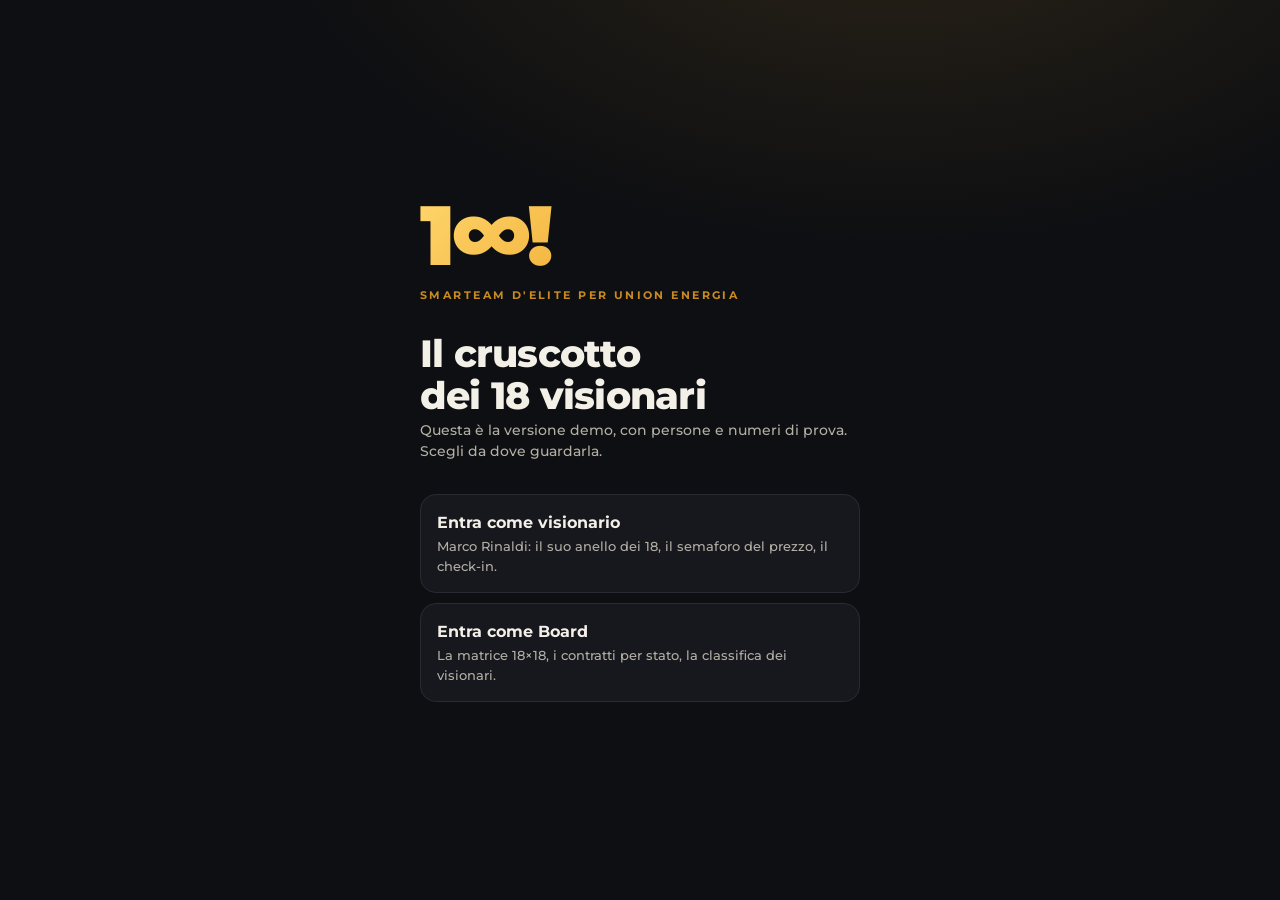
==== smarteam-staging/index.html @ 5bb1887a "Add files via upload" ====
<!doctype html>
<html lang="it">
<head>
<meta charset="utf-8">
<meta name="viewport" content="width=device-width, initial-scale=1, viewport-fit=cover">
<title>SmarTeam D'Elite</title>
<meta name="description" content="Il cruscotto dei 18 visionari del Metodo 1∞! per Union Energia.">
<meta name="theme-color" content="#0e0f12">
<link rel="manifest" href="./manifest.webmanifest">
<link rel="apple-touch-icon" href="./icona-192.png">
<link rel="preconnect" href="https://fonts.googleapis.com">
<link rel="preconnect" href="https://fonts.gstatic.com" crossorigin>
<link rel="stylesheet" href="https://fonts.googleapis.com/css2?family=Montserrat:wght@500;600;700;800;900&display=swap">
<link rel="stylesheet" href="./app.css">
</head>
<body>
<div id="app"></div>
<script type="module" src="./app.js"></script>
</body>
</html>
---- smarteam-staging/app.css ----
:root{color-scheme:dark;--nero: #0e0f12;--superficie: #17181d;--superficie-2: #1f2026;--linea: #2a2b32;--linea-oro: rgba(242, 179, 61, .26);--oro: #f2b33d;--oro-chiaro: #ffd56b;--oro-scuro: #c98a22;--oro-grad: linear-gradient(135deg, #ffd56b 0%, #f2b33d 45%, #d68f25 100%);--union-blu: #2f72c0;--union-blu-testo: #6fa3e3;--union-rosso: #ee4b2b;--verde: #3fbf85;--testo: #f3f0e8;--testo-2: #b4afa5;--testo-3: #7c786f;--font: "Montserrat", "Helvetica Neue", Arial, sans-serif;--r-card: 16px;--r-ctrl: 10px;--gutter: max(16px, env(safe-area-inset-left, 0px));--gutter-r: max(16px, env(safe-area-inset-right, 0px))}*{box-sizing:border-box}html,body{margin:0;min-height:100%}body{background:var(--nero);background-image:radial-gradient(900px 520px at 70% -120px,rgba(242,179,61,.13),transparent 70%);background-attachment:fixed;color:var(--testo);font:500 15px/1.5 var(--font);-webkit-font-smoothing:antialiased}body:before{content:"";position:fixed;inset:0 0 auto;height:env(safe-area-inset-top,0px);z-index:30;background:var(--nero)}button,input,select,textarea{font:inherit;color:inherit}a{color:var(--oro)}:focus-visible{outline:2px solid var(--oro-chiaro);outline-offset:2px;border-radius:6px}.num{font-variant-numeric:tabular-nums}.sr{position:absolute;width:1px;height:1px;overflow:hidden;clip:rect(0 0 0 0);white-space:nowrap}.app{display:grid;grid-template-columns:1fr;min-height:100vh}.main{padding:0 var(--gutter-r) calc(96px + env(safe-area-inset-bottom,0px)) var(--gutter);max-width:1180px;width:100%;margin:0 auto;min-width:0}.topbar{position:sticky;top:env(safe-area-inset-top,0px);z-index:20;display:flex;align-items:center;justify-content:space-between;gap:12px;padding-block:12px;background:linear-gradient(var(--nero) 70%,transparent)}.marchio{display:flex;align-items:center;gap:10px;text-decoration:none;color:var(--testo)}.marchio-logo{font-weight:900;font-size:22px;letter-spacing:-.02em;background:var(--oro-grad);-webkit-background-clip:text;background-clip:text;color:transparent;line-height:1}.marchio-nome{font-weight:700;font-size:13px;letter-spacing:.06em;color:var(--testo-2)}.avatar{width:36px;height:36px;border-radius:50%;display:grid;place-items:center;font-weight:800;font-size:13px;color:var(--nero);background:var(--oro-grad);border:0;cursor:pointer;text-decoration:none}.nav{position:fixed;left:0;right:0;bottom:0;z-index:25;display:flex;justify-content:space-around;padding:8px var(--gutter-r) calc(8px + env(safe-area-inset-bottom,0px)) var(--gutter);background:#0e0f12f0;-webkit-backdrop-filter:blur(10px);backdrop-filter:blur(10px);border-top:1px solid var(--linea)}.nav a{flex:1;display:flex;flex-direction:column;align-items:center;gap:3px;padding:6px 4px;color:var(--testo-3);text-decoration:none;font-size:11px;font-weight:600;border-radius:10px}.nav a[aria-current=page]{color:var(--oro)}.nav svg{width:22px;height:22px}@media(min-width:960px){.app{grid-template-columns:220px 1fr}.nav{position:sticky;top:0;height:100vh;flex-direction:column;justify-content:flex-start;gap:4px;padding:88px 14px 24px;border-top:0;border-right:1px solid var(--linea);background:transparent;-webkit-backdrop-filter:none;backdrop-filter:none}.nav a{flex:0;flex-direction:row;gap:12px;padding:10px 12px;font-size:14px}.nav a[aria-current=page]{background:var(--superficie)}.main{padding-bottom:48px;padding-left:32px;padding-right:32px}.topbar-marchio-desk{position:fixed;top:22px;left:26px}}.banner-demo{margin:4px 0 12px;padding:8px 12px;border:1px dashed var(--linea-oro);border-radius:var(--r-ctrl);color:var(--testo-2);font-size:13px;display:flex;gap:10px;align-items:center;justify-content:space-between;flex-wrap:wrap}h1,h2,h3{margin:0;text-wrap:balance}.titolo{font-size:clamp(26px,6vw,38px);font-weight:800;letter-spacing:-.02em;line-height:1.1}.titolo-oro{background:var(--oro-grad);-webkit-background-clip:text;background-clip:text;color:transparent}.sottotitolo{color:var(--testo-2);font-size:14px;margin-top:4px}.sezione{margin-top:28px;display:grid;gap:12px}.sezione-testa{display:flex;align-items:baseline;justify-content:space-between;gap:12px;flex-wrap:wrap}.sezione h2{font-size:17px;font-weight:800}.occhiello{font-size:11px;font-weight:700;letter-spacing:.22em;text-transform:uppercase;color:var(--oro-scuro)}.muto{color:var(--testo-3);font-size:13px}.card{background:var(--superficie);border:1px solid var(--linea);border-radius:var(--r-card);padding:16px;min-width:0}.card-oro{border-color:var(--linea-oro);background:linear-gradient(160deg,rgba(242,179,61,.08),transparent 55%),var(--superficie)}.btn{display:inline-flex;align-items:center;justify-content:center;gap:8px;min-height:44px;padding:0 18px;border-radius:999px;border:1px solid var(--linea);background:var(--superficie-2);color:var(--testo);font-weight:700;font-size:14px;cursor:pointer;text-decoration:none;white-space:nowrap}.btn:hover{border-color:var(--linea-oro)}.btn-oro{background:var(--oro-grad);color:#17130a;border:0}.btn-oro:hover{filter:brightness(1.06)}.btn-piccolo{min-height:34px;padding:0 12px;font-size:13px}.btn-pericolo{color:#ff8a73;border-color:#ee4b2b66;background:transparent}.btn-testo{background:transparent;border:0;color:var(--oro);padding:0 6px;min-height:34px}.btn[disabled]{opacity:.5;cursor:not-allowed}.riga-btn{display:flex;gap:8px;flex-wrap:wrap}.campo{display:grid;gap:6px}.campo label{font-size:12px;font-weight:700;color:var(--testo-2)}.input,.select,.textarea{width:100%;min-height:44px;padding:10px 12px;border-radius:var(--r-ctrl);border:1px solid var(--linea);background:var(--nero);color:var(--testo)}.textarea{min-height:84px;resize:vertical}.input:focus,.select:focus,.textarea:focus{outline:none;border-color:var(--oro);box-shadow:0 0 0 3px #f2b33d2e}.griglia-campi{display:grid;gap:12px;grid-template-columns:repeat(auto-fit,minmax(200px,1fr))}.segmenti{display:inline-flex;padding:3px;gap:3px;border-radius:999px;background:var(--nero);border:1px solid var(--linea);flex-wrap:wrap}.segmenti button{border:0;background:transparent;color:var(--testo-2);padding:7px 14px;border-radius:999px;font-weight:700;font-size:13px;cursor:pointer}.segmenti button[aria-pressed=true]{background:var(--superficie-2);color:var(--oro);box-shadow:inset 0 0 0 1px var(--linea-oro)}.chip{display:inline-flex;align-items:center;gap:6px;padding:4px 10px;border-radius:999px;font-size:12px;font-weight:700;background:var(--superficie-2);color:var(--testo-2);border:1px solid var(--linea)}.sem{display:inline-flex;gap:4px}.sem-cella{width:26px;height:26px;border-radius:7px;display:grid;place-items:center;border:1.5px solid}.sem-cella svg{width:14px;height:14px}.sem-ok{background:#3fbf8529;border-color:var(--verde);color:var(--verde)}.sem-parziale{background:#f2b33d1f;border-color:var(--oro);color:var(--oro)}.sem-no{background:transparent;border-color:#ee4b2ba6;color:var(--union-rosso);border-style:dashed}.stato{display:inline-flex;align-items:center;gap:6px;font-size:12px;font-weight:800;padding:3px 10px;border-radius:999px}.stato-blindato{color:#0e1a14;background:var(--verde)}.stato-in_corso{color:var(--oro);background:#f2b33d1f;box-shadow:inset 0 0 0 1px var(--linea-oro)}.stato-da_attivare{color:#ff8a73;background:#ee4b2b1f;box-shadow:inset 0 0 0 1px #ee4b2b66}.hero{display:grid;gap:20px;align-items:center;margin-top:8px}@media(min-width:760px){.hero{grid-template-columns:minmax(300px,420px) 1fr}}.anello{width:100%;max-width:420px;aspect-ratio:1;justify-self:center}.anello text{font-family:var(--font)}.nodo{cursor:pointer}.nodo:focus-visible{outline:none}.nodo:focus-visible circle.disco{stroke:var(--oro-chiaro);stroke-width:3}.nodo:hover circle.disco{filter:brightness(1.2)}.legenda{display:flex;flex-wrap:wrap;gap:8px}.legenda .chip i{width:10px;height:10px;border-radius:3px;display:inline-block}.conto-alla-rovescia{display:flex;align-items:baseline;gap:10px;flex-wrap:wrap}.conto-alla-rovescia strong{font-size:44px;font-weight:900;line-height:1;background:var(--oro-grad);-webkit-background-clip:text;background-clip:text;color:transparent}@media(prefers-reduced-motion:no-preference){.anello .nodi{animation:entra .9s cubic-bezier(.2,.7,.2,1) both;transform-origin:50% 50%}@keyframes entra{0%{opacity:0;transform:rotate(-40deg) scale(.92)}to{opacity:1;transform:none}}}.tiles{display:grid;gap:10px;grid-template-columns:repeat(2,minmax(0,1fr))}@media(min-width:760px){.tiles{grid-template-columns:repeat(4,minmax(0,1fr))}}.tile{padding:14px;border-radius:14px;background:var(--superficie);border:1px solid var(--linea);display:grid;gap:2px;min-width:0}.tile b{font-size:26px;font-weight:800;line-height:1.1}.tile b small{font-size:14px;color:var(--testo-3);font-weight:700}.tile span{font-size:12px;color:var(--testo-2);font-weight:600}.lista{display:grid;gap:8px}.riga{display:grid;grid-template-columns:34px minmax(0,1fr) auto;gap:12px;align-items:center;padding:12px 14px;border-radius:14px;background:var(--superficie);border:1px solid var(--linea);text-decoration:none;color:inherit;cursor:pointer}.riga:hover{border-color:var(--linea-oro)}.riga-slot{width:34px;height:34px;border-radius:50%;display:grid;place-items:center;font-weight:800;font-size:13px;color:var(--testo-2);background:var(--nero);border:1px solid var(--linea)}.riga-nome{font-weight:700;overflow:hidden;text-overflow:ellipsis;white-space:nowrap}.riga-meta{font-size:12px;color:var(--testo-3)}.riga-dx{display:flex;align-items:center;gap:10px}.riga-vuota{border-style:dashed;background:transparent;color:var(--testo-3)}.grappolo{font-size:12px;font-weight:700;color:var(--testo-2);min-width:40px;text-align:right}@media(max-width:520px){.riga{grid-template-columns:30px minmax(0,1fr)}.riga-dx{grid-column:2;justify-content:space-between}.riga-slot{width:30px;height:30px}}.avviso{display:grid;grid-template-columns:6px minmax(0,1fr);gap:12px;align-items:center;padding:12px 14px 12px 0;border-radius:12px;background:var(--superficie);border:1px solid var(--linea);text-decoration:none;color:inherit;overflow:hidden}.avviso:before{content:"";align-self:stretch}.avviso-critico:before{background:var(--union-rosso)}.avviso-attenzione:before{background:var(--oro)}.avviso-info:before{background:var(--union-blu)}.avviso b{display:block;font-size:14px}.avviso span{font-size:12px;color:var(--testo-2)}.avviso-chi{display:block;font-size:11px;font-weight:700;color:var(--oro-scuro);margin-bottom:2px}.indietro{display:inline-flex;align-items:center;gap:6px;color:var(--testo-2);text-decoration:none;font-weight:700;font-size:13px;padding:6px 0}.prezzo{display:grid;gap:10px}.voce{display:grid;grid-template-columns:40px minmax(0,1fr);gap:12px;align-items:start;padding:14px;border-radius:14px;background:var(--superficie);border:1px solid var(--linea)}.voce-ico{width:40px;height:40px;border-radius:12px;display:grid;place-items:center}.voce-ico svg{width:20px;height:20px}.voce h3{font-size:15px;font-weight:800}.voce-corpo{display:grid;gap:10px;min-width:0}.voce-testa{display:flex;justify-content:space-between;gap:10px;align-items:center;flex-wrap:wrap}.interruttore{position:relative;width:52px;height:30px;border-radius:999px;border:1px solid var(--linea);background:var(--nero);cursor:pointer;flex:none}.interruttore:after{content:"";position:absolute;top:3px;left:3px;width:22px;height:22px;border-radius:50%;background:var(--testo-3);transition:transform .16s,background .16s}.interruttore[aria-checked=true]{background:#3fbf8533;border-color:var(--verde)}.interruttore[aria-checked=true]:after{transform:translate(22px);background:var(--verde)}.percorso{display:flex;flex-wrap:wrap;gap:6px}.percorso button{border:1px solid var(--linea);background:var(--nero);color:var(--testo-2);border-radius:999px;padding:6px 12px;font-size:12px;font-weight:700;cursor:pointer}.percorso button[aria-pressed=true]{border-color:var(--union-blu);color:#fff;background:var(--union-blu)}.percorso button.uscito[aria-pressed=true]{border-color:var(--union-rosso);background:var(--union-rosso)}.striscia{display:grid;grid-template-columns:repeat(14,minmax(0,1fr));gap:3px}.striscia-giorno{display:grid;gap:3px;justify-items:center}.striscia-giorno small{font-size:10px;color:var(--testo-3);font-weight:700}.pallino{width:100%;max-width:26px;height:14px;border-radius:4px;border:1px solid var(--linea);background:var(--nero);cursor:pointer;padding:0}.pallino[aria-pressed=true]{background:var(--oro);border-color:var(--oro)}.pallino:disabled{opacity:.3;cursor:default}.contatore{display:grid;grid-template-columns:52px 1fr 52px;align-items:center;gap:10px}.contatore button{width:52px;height:52px;border-radius:50%;border:1px solid var(--linea);background:var(--superficie-2);font-size:24px;font-weight:700;cursor:pointer;color:var(--oro)}.contatore output{text-align:center;font-size:44px;font-weight:900;line-height:1}.contatore-etichetta{display:flex;justify-content:space-between;align-items:baseline;gap:8px}.barra-obiettivo{position:relative;height:8px;border-radius:999px;background:var(--nero);border:1px solid var(--linea);overflow:hidden}.barra-obiettivo span{position:absolute;inset:0 auto 0 0;background:var(--oro-grad);border-radius:999px}.slot-zoom{display:grid;grid-template-columns:repeat(3,1fr);gap:8px}.slot-zoom button{min-height:56px;border-radius:14px;border:1px solid var(--linea);background:var(--nero);font-weight:800;font-size:16px;cursor:pointer;color:var(--testo-2)}.slot-zoom button[aria-pressed=true]{background:#f2b33d24;border-color:var(--oro);color:var(--oro)}.grafico{width:100%;height:auto;display:block;overflow:visible}.grafico text{font-family:var(--font);fill:var(--testo-3);font-size:11px;font-weight:600}.grafico .griglia{stroke:var(--linea);stroke-width:1}.tooltip{position:fixed;z-index:50;pointer-events:none;background:#0a0a0c;border:1px solid var(--linea-oro);border-radius:10px;padding:8px 10px;font-size:12px;line-height:1.4;max-width:260px;box-shadow:0 8px 24px #00000080}.tooltip b{display:block;font-size:13px}.matrice-wrap{overflow-x:auto;padding-bottom:4px}.matrice{display:grid;gap:4px;min-width:560px}.matrice-riga{display:grid;grid-template-columns:150px repeat(18,minmax(16px,30px)) 44px;gap:4px;align-items:center}@media(max-width:520px){.matrice{min-width:520px}.matrice-riga{grid-template-columns:108px repeat(18,minmax(16px,1fr)) 36px;gap:3px}}.matrice-nome{font-size:12px;font-weight:700;color:var(--testo-2);overflow:hidden;text-overflow:ellipsis;white-space:nowrap;text-decoration:none}.matrice-nome:hover{color:var(--oro)}.cella{aspect-ratio:1;border-radius:4px;border:0;padding:0;cursor:pointer}.cella-blindato{background:var(--verde)}.cella-in_corso{background:var(--oro);opacity:.85}.cella-da_attivare{background:var(--union-rosso);opacity:.9}.cella-libero{background:transparent;box-shadow:inset 0 0 0 1px var(--linea);cursor:default}.matrice-tot{font-size:12px;font-weight:800;text-align:right}.matrice-asse{font-size:10px;color:var(--testo-3);text-align:center;font-weight:700}.tabella-wrap{overflow-x:auto}table.tabella{width:100%;border-collapse:collapse;font-size:13px;min-width:640px}.tabella th{text-align:left;font-size:11px;color:var(--testo-3);font-weight:700;padding:8px 10px;border-bottom:1px solid var(--linea);white-space:nowrap}.tabella td{padding:10px;border-bottom:1px solid var(--linea);white-space:nowrap}.tabella td.n,.tabella th.n{text-align:right;font-variant-numeric:tabular-nums}.tabella a{color:var(--testo);text-decoration:none;font-weight:700}.tabella a:hover{color:var(--oro)}.podio{display:grid;grid-template-columns:36px minmax(0,1fr) auto;gap:12px;align-items:center;padding:12px 14px;border-radius:14px;background:var(--superficie);border:1px solid var(--linea);text-decoration:none;color:inherit}.podio-io{border-color:var(--oro);box-shadow:0 0 0 1px var(--oro) inset}.pos{font-weight:900;font-size:18px;text-align:center;color:var(--testo-3)}.pos-1{color:var(--oro-chiaro)}.pos-2{color:#d9dde3}.pos-3{color:#d39a64}.barretta{height:6px;border-radius:999px;background:var(--nero);overflow:hidden;margin-top:6px}.barretta span{display:block;height:100%;background:var(--oro-grad);border-radius:999px}.velo{position:fixed;inset:0;z-index:40;background:#0009;display:grid;align-items:end;justify-items:center}.foglio{width:min(560px,100%);max-height:92vh;overflow:auto;background:var(--superficie);border:1px solid var(--linea);border-bottom:0;border-radius:22px 22px 0 0;padding:20px var(--gutter-r) calc(20px + env(safe-area-inset-bottom,0px)) var(--gutter);display:grid;gap:14px}@media(min-width:760px){.velo{align-items:center}.foglio{border-radius:22px;border-bottom:1px solid var(--linea);padding:24px}}.toast{position:fixed;z-index:60;left:50%;transform:translate(-50%);bottom:calc(90px + env(safe-area-inset-bottom,0px));background:#0a0a0c;border:1px solid var(--linea-oro);color:var(--testo);padding:10px 16px;border-radius:999px;font-weight:700;font-size:14px;box-shadow:0 10px 30px #00000080;max-width:calc(100% - 32px)}.toast-errore{border-color:var(--union-rosso)}.accesso{min-height:100vh;display:grid;place-items:center;padding:32px var(--gutter-r) 32px var(--gutter)}.accesso-box{width:min(440px,100%);display:grid;gap:18px}.logo-grande{font-weight:900;font-size:84px;line-height:.9;letter-spacing:-.04em;background:var(--oro-grad);-webkit-background-clip:text;background-clip:text;color:transparent}.scelta-demo{display:grid;gap:10px}.scelta-demo button{text-align:left;display:grid;gap:2px;padding:16px;border-radius:16px;background:var(--superficie);border:1px solid var(--linea);cursor:pointer}.scelta-demo button:hover{border-color:var(--oro)}.scelta-demo b{font-size:16px}.scelta-demo span{font-size:13px;color:var(--testo-2)}.errore{color:#ff8a73;font-size:13px;font-weight:600}.vuoto{padding:28px 18px;text-align:center;border:1px dashed var(--linea);border-radius:var(--r-card);color:var(--testo-2);display:grid;gap:10px;justify-items:center}.due-col{display:grid;gap:16px}@media(min-width:960px){.due-col{grid-template-columns:minmax(0,1.4fr) minmax(0,1fr);align-items:start}}.aiuto{display:inline-grid;place-items:center;width:22px;height:22px;margin-left:8px;padding:0;border-radius:50%;border:1px solid var(--linea);background:var(--superficie-2);color:var(--testo-3);font:800 12px/1 var(--font);cursor:pointer;vertical-align:2px;flex:none}.aiuto:hover{color:var(--oro);border-color:var(--linea-oro)}.aiuto-attivo{color:#17130a;background:var(--oro-grad);border-color:transparent;box-shadow:0 0 #f2b33d99}.aiuto-attivo:hover{color:#17130a}.aiuto-aperto{box-shadow:0 0 0 3px #f2b33d59}.aiuto-finto{cursor:default;margin:0 2px;width:18px;height:18px;font-size:11px}@media(prefers-reduced-motion:no-preference){.aiuto-attivo:not(.aiuto-finto):not(.aiuto-aperto){animation:richiamo 2.4s ease-out infinite}@keyframes richiamo{0%{box-shadow:0 0 #f2b33d8c}70%{box-shadow:0 0 0 8px #f2b33d00}to{box-shadow:0 0 #f2b33d00}}}.aiuto-angolo{position:absolute;top:4px;right:4px;margin:0;z-index:2}.legenda-pop{position:fixed;z-index:55;width:min(360px,calc(100vw - 24px));max-height:min(70vh,560px);overflow:auto;display:grid;gap:10px;padding:16px;border-radius:16px;background:#0b0b0d;border:1px solid var(--linea-oro);box-shadow:0 18px 50px #0009}.legenda-pop:focus{outline:none}.legenda-foglio{inset:auto 0 0;width:100%;max-height:78vh;border-radius:22px 22px 0 0;border-bottom:0;padding:18px var(--gutter-r) calc(18px + env(safe-area-inset-bottom,0px)) var(--gutter)}.velo-guida{position:fixed;inset:0;z-index:54;background:#0000008c}.legenda-testa{display:grid;grid-template-columns:26px minmax(0,1fr) auto;gap:10px;align-items:center}.legenda-testa b{font-size:16px;font-weight:800}.legenda-badge{width:26px;height:26px;border-radius:50%;display:grid;place-items:center;font-weight:900;font-size:13px;color:#17130a;background:var(--oro-grad)}.legenda-cosa{margin:0;color:var(--testo);font-size:14px;line-height:1.5}.legenda-passi{margin:0;padding-left:18px;display:grid;gap:6px;color:var(--testo-2);font-size:13.5px;line-height:1.45}.legenda-passi li::marker{color:var(--oro)}.legenda-consiglio{margin:0;padding:10px 12px;border-radius:10px;background:#f2b33d14;border:1px solid var(--linea-oro);color:var(--oro-chiaro);font-size:13px;font-weight:600}.pulsante-guida{gap:6px}.pulsante-guida-ico{width:18px;height:18px;border-radius:50%;display:grid;place-items:center;font-size:11px;font-weight:900;border:1px solid currentColor}.pulsante-guida-on{background:var(--oro-grad);color:#17130a;border-color:transparent}.topbar-dx{display:flex;align-items:center;gap:10px}.banner-guida{margin:0 0 14px;padding:10px 14px;border-radius:var(--r-ctrl);border:1px solid var(--linea-oro);background:#f2b33d12;display:flex;gap:10px 16px;align-items:center;justify-content:space-between;flex-wrap:wrap;font-size:13.5px}.banner-benvenuto{background:linear-gradient(120deg,rgba(242,179,61,.12),transparent 60%),var(--superficie)}.primi-passi{margin:0;padding-left:22px;display:grid;gap:8px}.primi-passi li{padding-left:4px}.primi-passi li::marker{color:var(--oro);font-weight:900}.guida-griglia{display:grid;gap:12px;grid-template-columns:repeat(auto-fill,minmax(300px,1fr))}.guida-voce{display:grid;gap:10px;align-content:start;scroll-margin:90px}.guida-voce h3{font-size:15px;font-weight:800}.guida-evidenziata{border-color:var(--oro);box-shadow:0 0 0 1px var(--oro) inset}@media(max-width:430px){.marchio-nome{display:none}}
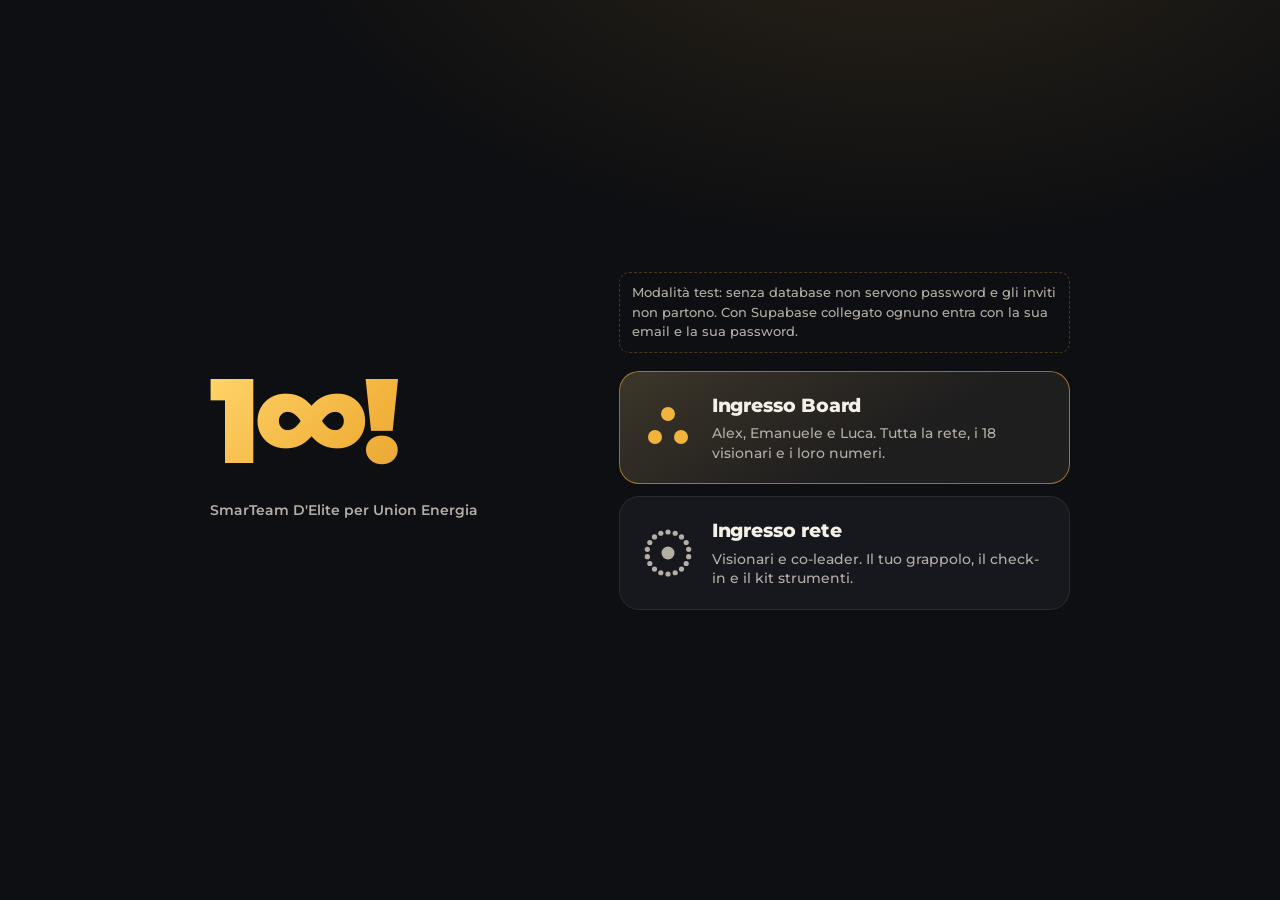
==== commit 2b01c41d: "Staging: ingresso Board e rete con password, inviti, kit strumenti" ====
--- a/smarteam-staging/index.html
+++ b/smarteam-staging/index.html
@@ -15,6 +15,7 @@
 </head>
 <body>
 <div id="app"></div>
+<script src="./config.js"></script>
 <script type="module" src="./app.js"></script>
 </body>
 </html>
--- a/smarteam-staging/app.css
+++ b/smarteam-staging/app.css
@@ -1 +1 @@
-:root{color-scheme:dark;--nero: #0e0f12;--superficie: #17181d;--superficie-2: #1f2026;--linea: #2a2b32;--linea-oro: rgba(242, 179, 61, .26);--oro: #f2b33d;--oro-chiaro: #ffd56b;--oro-scuro: #c98a22;--oro-grad: linear-gradient(135deg, #ffd56b 0%, #f2b33d 45%, #d68f25 100%);--union-blu: #2f72c0;--union-blu-testo: #6fa3e3;--union-rosso: #ee4b2b;--verde: #3fbf85;--testo: #f3f0e8;--testo-2: #b4afa5;--testo-3: #7c786f;--font: "Montserrat", "Helvetica Neue", Arial, sans-serif;--r-card: 16px;--r-ctrl: 10px;--gutter: max(16px, env(safe-area-inset-left, 0px));--gutter-r: max(16px, env(safe-area-inset-right, 0px))}*{box-sizing:border-box}html,body{margin:0;min-height:100%}body{background:var(--nero);background-image:radial-gradient(900px 520px at 70% -120px,rgba(242,179,61,.13),transparent 70%);background-attachment:fixed;color:var(--testo);font:500 15px/1.5 var(--font);-webkit-font-smoothing:antialiased}body:before{content:"";position:fixed;inset:0 0 auto;height:env(safe-area-inset-top,0px);z-index:30;background:var(--nero)}button,input,select,textarea{font:inherit;color:inherit}a{color:var(--oro)}:focus-visible{outline:2px solid var(--oro-chiaro);outline-offset:2px;border-radius:6px}.num{font-variant-numeric:tabular-nums}.sr{position:absolute;width:1px;height:1px;overflow:hidden;clip:rect(0 0 0 0);white-space:nowrap}.app{display:grid;grid-template-columns:1fr;min-height:100vh}.main{padding:0 var(--gutter-r) calc(96px + env(safe-area-inset-bottom,0px)) var(--gutter);max-width:1180px;width:100%;margin:0 auto;min-width:0}.topbar{position:sticky;top:env(safe-area-inset-top,0px);z-index:20;display:flex;align-items:center;justify-content:space-between;gap:12px;padding-block:12px;background:linear-gradient(var(--nero) 70%,transparent)}.marchio{display:flex;align-items:center;gap:10px;text-decoration:none;color:var(--testo)}.marchio-logo{font-weight:900;font-size:22px;letter-spacing:-.02em;background:var(--oro-grad);-webkit-background-clip:text;background-clip:text;color:transparent;line-height:1}.marchio-nome{font-weight:700;font-size:13px;letter-spacing:.06em;color:var(--testo-2)}.avatar{width:36px;height:36px;border-radius:50%;display:grid;place-items:center;font-weight:800;font-size:13px;color:var(--nero);background:var(--oro-grad);border:0;cursor:pointer;text-decoration:none}.nav{position:fixed;left:0;right:0;bottom:0;z-index:25;display:flex;justify-content:space-around;padding:8px var(--gutter-r) calc(8px + env(safe-area-inset-bottom,0px)) var(--gutter);background:#0e0f12f0;-webkit-backdrop-filter:blur(10px);backdrop-filter:blur(10px);border-top:1px solid var(--linea)}.nav a{flex:1;display:flex;flex-direction:column;align-items:center;gap:3px;padding:6px 4px;color:var(--testo-3);text-decoration:none;font-size:11px;font-weight:600;border-radius:10px}.nav a[aria-current=page]{color:var(--oro)}.nav svg{width:22px;height:22px}@media(min-width:960px){.app{grid-template-columns:220px 1fr}.nav{position:sticky;top:0;height:100vh;flex-direction:column;justify-content:flex-start;gap:4px;padding:88px 14px 24px;border-top:0;border-right:1px solid var(--linea);background:transparent;-webkit-backdrop-filter:none;backdrop-filter:none}.nav a{flex:0;flex-direction:row;gap:12px;padding:10px 12px;font-size:14px}.nav a[aria-current=page]{background:var(--superficie)}.main{padding-bottom:48px;padding-left:32px;padding-right:32px}.topbar-marchio-desk{position:fixed;top:22px;left:26px}}.banner-demo{margin:4px 0 12px;padding:8px 12px;border:1px dashed var(--linea-oro);border-radius:var(--r-ctrl);color:var(--testo-2);font-size:13px;display:flex;gap:10px;align-items:center;justify-content:space-between;flex-wrap:wrap}h1,h2,h3{margin:0;text-wrap:balance}.titolo{font-size:clamp(26px,6vw,38px);font-weight:800;letter-spacing:-.02em;line-height:1.1}.titolo-oro{background:var(--oro-grad);-webkit-background-clip:text;background-clip:text;color:transparent}.sottotitolo{color:var(--testo-2);font-size:14px;margin-top:4px}.sezione{margin-top:28px;display:grid;gap:12px}.sezione-testa{display:flex;align-items:baseline;justify-content:space-between;gap:12px;flex-wrap:wrap}.sezione h2{font-size:17px;font-weight:800}.occhiello{font-size:11px;font-weight:700;letter-spacing:.22em;text-transform:uppercase;color:var(--oro-scuro)}.muto{color:var(--testo-3);font-size:13px}.card{background:var(--superficie);border:1px solid var(--linea);border-radius:var(--r-card);padding:16px;min-width:0}.card-oro{border-color:var(--linea-oro);background:linear-gradient(160deg,rgba(242,179,61,.08),transparent 55%),var(--superficie)}.btn{display:inline-flex;align-items:center;justify-content:center;gap:8px;min-height:44px;padding:0 18px;border-radius:999px;border:1px solid var(--linea);background:var(--superficie-2);color:var(--testo);font-weight:700;font-size:14px;cursor:pointer;text-decoration:none;white-space:nowrap}.btn:hover{border-color:var(--linea-oro)}.btn-oro{background:var(--oro-grad);color:#17130a;border:0}.btn-oro:hover{filter:brightness(1.06)}.btn-piccolo{min-height:34px;padding:0 12px;font-size:13px}.btn-pericolo{color:#ff8a73;border-color:#ee4b2b66;background:transparent}.btn-testo{background:transparent;border:0;color:var(--oro);padding:0 6px;min-height:34px}.btn[disabled]{opacity:.5;cursor:not-allowed}.riga-btn{display:flex;gap:8px;flex-wrap:wrap}.campo{display:grid;gap:6px}.campo label{font-size:12px;font-weight:700;color:var(--testo-2)}.input,.select,.textarea{width:100%;min-height:44px;padding:10px 12px;border-radius:var(--r-ctrl);border:1px solid var(--linea);background:var(--nero);color:var(--testo)}.textarea{min-height:84px;resize:vertical}.input:focus,.select:focus,.textarea:focus{outline:none;border-color:var(--oro);box-shadow:0 0 0 3px #f2b33d2e}.griglia-campi{display:grid;gap:12px;grid-template-columns:repeat(auto-fit,minmax(200px,1fr))}.segmenti{display:inline-flex;padding:3px;gap:3px;border-radius:999px;background:var(--nero);border:1px solid var(--linea);flex-wrap:wrap}.segmenti button{border:0;background:transparent;color:var(--testo-2);padding:7px 14px;border-radius:999px;font-weight:700;font-size:13px;cursor:pointer}.segmenti button[aria-pressed=true]{background:var(--superficie-2);color:var(--oro);box-shadow:inset 0 0 0 1px var(--linea-oro)}.chip{display:inline-flex;align-items:center;gap:6px;padding:4px 10px;border-radius:999px;font-size:12px;font-weight:700;background:var(--superficie-2);color:var(--testo-2);border:1px solid var(--linea)}.sem{display:inline-flex;gap:4px}.sem-cella{width:26px;height:26px;border-radius:7px;display:grid;place-items:center;border:1.5px solid}.sem-cella svg{width:14px;height:14px}.sem-ok{background:#3fbf8529;border-color:var(--verde);color:var(--verde)}.sem-parziale{background:#f2b33d1f;border-color:var(--oro);color:var(--oro)}.sem-no{background:transparent;border-color:#ee4b2ba6;color:var(--union-rosso);border-style:dashed}.stato{display:inline-flex;align-items:center;gap:6px;font-size:12px;font-weight:800;padding:3px 10px;border-radius:999px}.stato-blindato{color:#0e1a14;background:var(--verde)}.stato-in_corso{color:var(--oro);background:#f2b33d1f;box-shadow:inset 0 0 0 1px var(--linea-oro)}.stato-da_attivare{color:#ff8a73;background:#ee4b2b1f;box-shadow:inset 0 0 0 1px #ee4b2b66}.hero{display:grid;gap:20px;align-items:center;margin-top:8px}@media(min-width:760px){.hero{grid-template-columns:minmax(300px,420px) 1fr}}.anello{width:100%;max-width:420px;aspect-ratio:1;justify-self:center}.anello text{font-family:var(--font)}.nodo{cursor:pointer}.nodo:focus-visible{outline:none}.nodo:focus-visible circle.disco{stroke:var(--oro-chiaro);stroke-width:3}.nodo:hover circle.disco{filter:brightness(1.2)}.legenda{display:flex;flex-wrap:wrap;gap:8px}.legenda .chip i{width:10px;height:10px;border-radius:3px;display:inline-block}.conto-alla-rovescia{display:flex;align-items:baseline;gap:10px;flex-wrap:wrap}.conto-alla-rovescia strong{font-size:44px;font-weight:900;line-height:1;background:var(--oro-grad);-webkit-background-clip:text;background-clip:text;color:transparent}@media(prefers-reduced-motion:no-preference){.anello .nodi{animation:entra .9s cubic-bezier(.2,.7,.2,1) both;transform-origin:50% 50%}@keyframes entra{0%{opacity:0;transform:rotate(-40deg) scale(.92)}to{opacity:1;transform:none}}}.tiles{display:grid;gap:10px;grid-template-columns:repeat(2,minmax(0,1fr))}@media(min-width:760px){.tiles{grid-template-columns:repeat(4,minmax(0,1fr))}}.tile{padding:14px;border-radius:14px;background:var(--superficie);border:1px solid var(--linea);display:grid;gap:2px;min-width:0}.tile b{font-size:26px;font-weight:800;line-height:1.1}.tile b small{font-size:14px;color:var(--testo-3);font-weight:700}.tile span{font-size:12px;color:var(--testo-2);font-weight:600}.lista{display:grid;gap:8px}.riga{display:grid;grid-template-columns:34px minmax(0,1fr) auto;gap:12px;align-items:center;padding:12px 14px;border-radius:14px;background:var(--superficie);border:1px solid var(--linea);text-decoration:none;color:inherit;cursor:pointer}.riga:hover{border-color:var(--linea-oro)}.riga-slot{width:34px;height:34px;border-radius:50%;display:grid;place-items:center;font-weight:800;font-size:13px;color:var(--testo-2);background:var(--nero);border:1px solid var(--linea)}.riga-nome{font-weight:700;overflow:hidden;text-overflow:ellipsis;white-space:nowrap}.riga-meta{font-size:12px;color:var(--testo-3)}.riga-dx{display:flex;align-items:center;gap:10px}.riga-vuota{border-style:dashed;background:transparent;color:var(--testo-3)}.grappolo{font-size:12px;font-weight:700;color:var(--testo-2);min-width:40px;text-align:right}@media(max-width:520px){.riga{grid-template-columns:30px minmax(0,1fr)}.riga-dx{grid-column:2;justify-content:space-between}.riga-slot{width:30px;height:30px}}.avviso{display:grid;grid-template-columns:6px minmax(0,1fr);gap:12px;align-items:center;padding:12px 14px 12px 0;border-radius:12px;background:var(--superficie);border:1px solid var(--linea);text-decoration:none;color:inherit;overflow:hidden}.avviso:before{content:"";align-self:stretch}.avviso-critico:before{background:var(--union-rosso)}.avviso-attenzione:before{background:var(--oro)}.avviso-info:before{background:var(--union-blu)}.avviso b{display:block;font-size:14px}.avviso span{font-size:12px;color:var(--testo-2)}.avviso-chi{display:block;font-size:11px;font-weight:700;color:var(--oro-scuro);margin-bottom:2px}.indietro{display:inline-flex;align-items:center;gap:6px;color:var(--testo-2);text-decoration:none;font-weight:700;font-size:13px;padding:6px 0}.prezzo{display:grid;gap:10px}.voce{display:grid;grid-template-columns:40px minmax(0,1fr);gap:12px;align-items:start;padding:14px;border-radius:14px;background:var(--superficie);border:1px solid var(--linea)}.voce-ico{width:40px;height:40px;border-radius:12px;display:grid;place-items:center}.voce-ico svg{width:20px;height:20px}.voce h3{font-size:15px;font-weight:800}.voce-corpo{display:grid;gap:10px;min-width:0}.voce-testa{display:flex;justify-content:space-between;gap:10px;align-items:center;flex-wrap:wrap}.interruttore{position:relative;width:52px;height:30px;border-radius:999px;border:1px solid var(--linea);background:var(--nero);cursor:pointer;flex:none}.interruttore:after{content:"";position:absolute;top:3px;left:3px;width:22px;height:22px;border-radius:50%;background:var(--testo-3);transition:transform .16s,background .16s}.interruttore[aria-checked=true]{background:#3fbf8533;border-color:var(--verde)}.interruttore[aria-checked=true]:after{transform:translate(22px);background:var(--verde)}.percorso{display:flex;flex-wrap:wrap;gap:6px}.percorso button{border:1px solid var(--linea);background:var(--nero);color:var(--testo-2);border-radius:999px;padding:6px 12px;font-size:12px;font-weight:700;cursor:pointer}.percorso button[aria-pressed=true]{border-color:var(--union-blu);color:#fff;background:var(--union-blu)}.percorso button.uscito[aria-pressed=true]{border-color:var(--union-rosso);background:var(--union-rosso)}.striscia{display:grid;grid-template-columns:repeat(14,minmax(0,1fr));gap:3px}.striscia-giorno{display:grid;gap:3px;justify-items:center}.striscia-giorno small{font-size:10px;color:var(--testo-3);font-weight:700}.pallino{width:100%;max-width:26px;height:14px;border-radius:4px;border:1px solid var(--linea);background:var(--nero);cursor:pointer;padding:0}.pallino[aria-pressed=true]{background:var(--oro);border-color:var(--oro)}.pallino:disabled{opacity:.3;cursor:default}.contatore{display:grid;grid-template-columns:52px 1fr 52px;align-items:center;gap:10px}.contatore button{width:52px;height:52px;border-radius:50%;border:1px solid var(--linea);background:var(--superficie-2);font-size:24px;font-weight:700;cursor:pointer;color:var(--oro)}.contatore output{text-align:center;font-size:44px;font-weight:900;line-height:1}.contatore-etichetta{display:flex;justify-content:space-between;align-items:baseline;gap:8px}.barra-obiettivo{position:relative;height:8px;border-radius:999px;background:var(--nero);border:1px solid var(--linea);overflow:hidden}.barra-obiettivo span{position:absolute;inset:0 auto 0 0;background:var(--oro-grad);border-radius:999px}.slot-zoom{display:grid;grid-template-columns:repeat(3,1fr);gap:8px}.slot-zoom button{min-height:56px;border-radius:14px;border:1px solid var(--linea);background:var(--nero);font-weight:800;font-size:16px;cursor:pointer;color:var(--testo-2)}.slot-zoom button[aria-pressed=true]{background:#f2b33d24;border-color:var(--oro);color:var(--oro)}.grafico{width:100%;height:auto;display:block;overflow:visible}.grafico text{font-family:var(--font);fill:var(--testo-3);font-size:11px;font-weight:600}.grafico .griglia{stroke:var(--linea);stroke-width:1}.tooltip{position:fixed;z-index:50;pointer-events:none;background:#0a0a0c;border:1px solid var(--linea-oro);border-radius:10px;padding:8px 10px;font-size:12px;line-height:1.4;max-width:260px;box-shadow:0 8px 24px #00000080}.tooltip b{display:block;font-size:13px}.matrice-wrap{overflow-x:auto;padding-bottom:4px}.matrice{display:grid;gap:4px;min-width:560px}.matrice-riga{display:grid;grid-template-columns:150px repeat(18,minmax(16px,30px)) 44px;gap:4px;align-items:center}@media(max-width:520px){.matrice{min-width:520px}.matrice-riga{grid-template-columns:108px repeat(18,minmax(16px,1fr)) 36px;gap:3px}}.matrice-nome{font-size:12px;font-weight:700;color:var(--testo-2);overflow:hidden;text-overflow:ellipsis;white-space:nowrap;text-decoration:none}.matrice-nome:hover{color:var(--oro)}.cella{aspect-ratio:1;border-radius:4px;border:0;padding:0;cursor:pointer}.cella-blindato{background:var(--verde)}.cella-in_corso{background:var(--oro);opacity:.85}.cella-da_attivare{background:var(--union-rosso);opacity:.9}.cella-libero{background:transparent;box-shadow:inset 0 0 0 1px var(--linea);cursor:default}.matrice-tot{font-size:12px;font-weight:800;text-align:right}.matrice-asse{font-size:10px;color:var(--testo-3);text-align:center;font-weight:700}.tabella-wrap{overflow-x:auto}table.tabella{width:100%;border-collapse:collapse;font-size:13px;min-width:640px}.tabella th{text-align:left;font-size:11px;color:var(--testo-3);font-weight:700;padding:8px 10px;border-bottom:1px solid var(--linea);white-space:nowrap}.tabella td{padding:10px;border-bottom:1px solid var(--linea);white-space:nowrap}.tabella td.n,.tabella th.n{text-align:right;font-variant-numeric:tabular-nums}.tabella a{color:var(--testo);text-decoration:none;font-weight:700}.tabella a:hover{color:var(--oro)}.podio{display:grid;grid-template-columns:36px minmax(0,1fr) auto;gap:12px;align-items:center;padding:12px 14px;border-radius:14px;background:var(--superficie);border:1px solid var(--linea);text-decoration:none;color:inherit}.podio-io{border-color:var(--oro);box-shadow:0 0 0 1px var(--oro) inset}.pos{font-weight:900;font-size:18px;text-align:center;color:var(--testo-3)}.pos-1{color:var(--oro-chiaro)}.pos-2{color:#d9dde3}.pos-3{color:#d39a64}.barretta{height:6px;border-radius:999px;background:var(--nero);overflow:hidden;margin-top:6px}.barretta span{display:block;height:100%;background:var(--oro-grad);border-radius:999px}.velo{position:fixed;inset:0;z-index:40;background:#0009;display:grid;align-items:end;justify-items:center}.foglio{width:min(560px,100%);max-height:92vh;overflow:auto;background:var(--superficie);border:1px solid var(--linea);border-bottom:0;border-radius:22px 22px 0 0;padding:20px var(--gutter-r) calc(20px + env(safe-area-inset-bottom,0px)) var(--gutter);display:grid;gap:14px}@media(min-width:760px){.velo{align-items:center}.foglio{border-radius:22px;border-bottom:1px solid var(--linea);padding:24px}}.toast{position:fixed;z-index:60;left:50%;transform:translate(-50%);bottom:calc(90px + env(safe-area-inset-bottom,0px));background:#0a0a0c;border:1px solid var(--linea-oro);color:var(--testo);padding:10px 16px;border-radius:999px;font-weight:700;font-size:14px;box-shadow:0 10px 30px #00000080;max-width:calc(100% - 32px)}.toast-errore{border-color:var(--union-rosso)}.accesso{min-height:100vh;display:grid;place-items:center;padding:32px var(--gutter-r) 32px var(--gutter)}.accesso-box{width:min(440px,100%);display:grid;gap:18px}.logo-grande{font-weight:900;font-size:84px;line-height:.9;letter-spacing:-.04em;background:var(--oro-grad);-webkit-background-clip:text;background-clip:text;color:transparent}.scelta-demo{display:grid;gap:10px}.scelta-demo button{text-align:left;display:grid;gap:2px;padding:16px;border-radius:16px;background:var(--superficie);border:1px solid var(--linea);cursor:pointer}.scelta-demo button:hover{border-color:var(--oro)}.scelta-demo b{font-size:16px}.scelta-demo span{font-size:13px;color:var(--testo-2)}.errore{color:#ff8a73;font-size:13px;font-weight:600}.vuoto{padding:28px 18px;text-align:center;border:1px dashed var(--linea);border-radius:var(--r-card);color:var(--testo-2);display:grid;gap:10px;justify-items:center}.due-col{display:grid;gap:16px}@media(min-width:960px){.due-col{grid-template-columns:minmax(0,1.4fr) minmax(0,1fr);align-items:start}}.aiuto{display:inline-grid;place-items:center;width:22px;height:22px;margin-left:8px;padding:0;border-radius:50%;border:1px solid var(--linea);background:var(--superficie-2);color:var(--testo-3);font:800 12px/1 var(--font);cursor:pointer;vertical-align:2px;flex:none}.aiuto:hover{color:var(--oro);border-color:var(--linea-oro)}.aiuto-attivo{color:#17130a;background:var(--oro-grad);border-color:transparent;box-shadow:0 0 #f2b33d99}.aiuto-attivo:hover{color:#17130a}.aiuto-aperto{box-shadow:0 0 0 3px #f2b33d59}.aiuto-finto{cursor:default;margin:0 2px;width:18px;height:18px;font-size:11px}@media(prefers-reduced-motion:no-preference){.aiuto-attivo:not(.aiuto-finto):not(.aiuto-aperto){animation:richiamo 2.4s ease-out infinite}@keyframes richiamo{0%{box-shadow:0 0 #f2b33d8c}70%{box-shadow:0 0 0 8px #f2b33d00}to{box-shadow:0 0 #f2b33d00}}}.aiuto-angolo{position:absolute;top:4px;right:4px;margin:0;z-index:2}.legenda-pop{position:fixed;z-index:55;width:min(360px,calc(100vw - 24px));max-height:min(70vh,560px);overflow:auto;display:grid;gap:10px;padding:16px;border-radius:16px;background:#0b0b0d;border:1px solid var(--linea-oro);box-shadow:0 18px 50px #0009}.legenda-pop:focus{outline:none}.legenda-foglio{inset:auto 0 0;width:100%;max-height:78vh;border-radius:22px 22px 0 0;border-bottom:0;padding:18px var(--gutter-r) calc(18px + env(safe-area-inset-bottom,0px)) var(--gutter)}.velo-guida{position:fixed;inset:0;z-index:54;background:#0000008c}.legenda-testa{display:grid;grid-template-columns:26px minmax(0,1fr) auto;gap:10px;align-items:center}.legenda-testa b{font-size:16px;font-weight:800}.legenda-badge{width:26px;height:26px;border-radius:50%;display:grid;place-items:center;font-weight:900;font-size:13px;color:#17130a;background:var(--oro-grad)}.legenda-cosa{margin:0;color:var(--testo);font-size:14px;line-height:1.5}.legenda-passi{margin:0;padding-left:18px;display:grid;gap:6px;color:var(--testo-2);font-size:13.5px;line-height:1.45}.legenda-passi li::marker{color:var(--oro)}.legenda-consiglio{margin:0;padding:10px 12px;border-radius:10px;background:#f2b33d14;border:1px solid var(--linea-oro);color:var(--oro-chiaro);font-size:13px;font-weight:600}.pulsante-guida{gap:6px}.pulsante-guida-ico{width:18px;height:18px;border-radius:50%;display:grid;place-items:center;font-size:11px;font-weight:900;border:1px solid currentColor}.pulsante-guida-on{background:var(--oro-grad);color:#17130a;border-color:transparent}.topbar-dx{display:flex;align-items:center;gap:10px}.banner-guida{margin:0 0 14px;padding:10px 14px;border-radius:var(--r-ctrl);border:1px solid var(--linea-oro);background:#f2b33d12;display:flex;gap:10px 16px;align-items:center;justify-content:space-between;flex-wrap:wrap;font-size:13.5px}.banner-benvenuto{background:linear-gradient(120deg,rgba(242,179,61,.12),transparent 60%),var(--superficie)}.primi-passi{margin:0;padding-left:22px;display:grid;gap:8px}.primi-passi li{padding-left:4px}.primi-passi li::marker{color:var(--oro);font-weight:900}.guida-griglia{display:grid;gap:12px;grid-template-columns:repeat(auto-fill,minmax(300px,1fr))}.guida-voce{display:grid;gap:10px;align-content:start;scroll-margin:90px}.guida-voce h3{font-size:15px;font-weight:800}.guida-evidenziata{border-color:var(--oro);box-shadow:0 0 0 1px var(--oro) inset}@media(max-width:430px){.marchio-nome{display:none}}
+:root{color-scheme:dark;--nero: #0e0f12;--superficie: #17181d;--superficie-2: #1f2026;--linea: #2a2b32;--linea-oro: rgba(242, 179, 61, .26);--oro: #f2b33d;--oro-chiaro: #ffd56b;--oro-scuro: #c98a22;--oro-grad: linear-gradient(135deg, #ffd56b 0%, #f2b33d 45%, #d68f25 100%);--union-blu: #2f72c0;--union-blu-testo: #6fa3e3;--union-rosso: #ee4b2b;--verde: #3fbf85;--testo: #f3f0e8;--testo-2: #b4afa5;--testo-3: #7c786f;--font: "Montserrat", "Helvetica Neue", Arial, sans-serif;--r-card: 16px;--r-ctrl: 10px;--gutter: max(16px, env(safe-area-inset-left, 0px));--gutter-r: max(16px, env(safe-area-inset-right, 0px))}*{box-sizing:border-box}html,body{margin:0;min-height:100%}body{background:var(--nero);background-image:radial-gradient(900px 520px at 70% -120px,rgba(242,179,61,.13),transparent 70%);background-attachment:fixed;color:var(--testo);font:500 15px/1.5 var(--font);-webkit-font-smoothing:antialiased}body:before{content:"";position:fixed;inset:0 0 auto;height:env(safe-area-inset-top,0px);z-index:30;background:var(--nero)}button,input,select,textarea{font:inherit;color:inherit}a{color:var(--oro)}:focus-visible{outline:2px solid var(--oro-chiaro);outline-offset:2px;border-radius:6px}.num{font-variant-numeric:tabular-nums}.sr{position:absolute;width:1px;height:1px;overflow:hidden;clip:rect(0 0 0 0);white-space:nowrap}.app{display:grid;grid-template-columns:1fr;min-height:100vh}.main{padding:0 var(--gutter-r) calc(96px + env(safe-area-inset-bottom,0px)) var(--gutter);max-width:1180px;width:100%;margin:0 auto;min-width:0}.topbar{position:sticky;top:env(safe-area-inset-top,0px);z-index:20;display:flex;align-items:center;justify-content:space-between;gap:12px;padding-block:12px;background:linear-gradient(var(--nero) 70%,transparent)}.marchio{display:flex;align-items:center;gap:10px;text-decoration:none;color:var(--testo)}.marchio-logo{font-weight:900;font-size:22px;letter-spacing:-.02em;background:var(--oro-grad);-webkit-background-clip:text;background-clip:text;color:transparent;line-height:1}.marchio-nome{font-weight:700;font-size:13px;letter-spacing:.06em;color:var(--testo-2)}.avatar{width:36px;height:36px;border-radius:50%;display:grid;place-items:center;font-weight:800;font-size:13px;color:var(--nero);background:var(--oro-grad);border:0;cursor:pointer;text-decoration:none}.nav{position:fixed;left:0;right:0;bottom:0;z-index:25;display:flex;justify-content:space-around;padding:8px var(--gutter-r) calc(8px + env(safe-area-inset-bottom,0px)) var(--gutter);background:#0e0f12f0;-webkit-backdrop-filter:blur(10px);backdrop-filter:blur(10px);border-top:1px solid var(--linea)}.nav a{flex:1;display:flex;flex-direction:column;align-items:center;gap:3px;padding:6px 4px;color:var(--testo-3);text-decoration:none;font-size:11px;font-weight:600;border-radius:10px}.nav a[aria-current=page]{color:var(--oro)}.nav svg{width:22px;height:22px}@media(min-width:960px){.app{grid-template-columns:220px 1fr}.nav{position:sticky;top:0;height:100vh;flex-direction:column;justify-content:flex-start;gap:4px;padding:88px 14px 24px;border-top:0;border-right:1px solid var(--linea);background:transparent;-webkit-backdrop-filter:none;backdrop-filter:none}.nav a{flex:0;flex-direction:row;gap:12px;padding:10px 12px;font-size:14px}.nav a[aria-current=page]{background:var(--superficie)}.main{padding-bottom:48px;padding-left:32px;padding-right:32px}.topbar-marchio-desk{position:fixed;top:22px;left:26px}}.banner-demo{margin:4px 0 12px;padding:8px 12px;border:1px dashed var(--linea-oro);border-radius:var(--r-ctrl);color:var(--testo-2);font-size:13px;display:flex;gap:10px;align-items:center;justify-content:space-between;flex-wrap:wrap}h1,h2,h3{margin:0;text-wrap:balance}.titolo{font-size:clamp(26px,6vw,38px);font-weight:800;letter-spacing:-.02em;line-height:1.1}.titolo-oro{background:var(--oro-grad);-webkit-background-clip:text;background-clip:text;color:transparent}.sottotitolo{color:var(--testo-2);font-size:14px;margin-top:4px}.sezione{margin-top:28px;display:grid;gap:12px}.sezione-testa{display:flex;align-items:baseline;justify-content:space-between;gap:12px;flex-wrap:wrap}.sezione h2{font-size:17px;font-weight:800}.occhiello{font-size:11px;font-weight:700;letter-spacing:.22em;text-transform:uppercase;color:var(--oro-scuro)}.muto{color:var(--testo-3);font-size:13px}.card{background:var(--superficie);border:1px solid var(--linea);border-radius:var(--r-card);padding:16px;min-width:0}.card-oro{border-color:var(--linea-oro);background:linear-gradient(160deg,rgba(242,179,61,.08),transparent 55%),var(--superficie)}.btn{display:inline-flex;align-items:center;justify-content:center;gap:8px;min-height:44px;padding:0 18px;border-radius:999px;border:1px solid var(--linea);background:var(--superficie-2);color:var(--testo);font-weight:700;font-size:14px;cursor:pointer;text-decoration:none;white-space:nowrap}.btn:hover{border-color:var(--linea-oro)}.btn-oro{background:var(--oro-grad);color:#17130a;border:0}.btn-oro:hover{filter:brightness(1.06)}.btn-piccolo{min-height:34px;padding:0 12px;font-size:13px}.btn-pericolo{color:#ff8a73;border-color:#ee4b2b66;background:transparent}.btn-testo{background:transparent;border:0;color:var(--oro);padding:0 6px;min-height:34px}.btn[disabled]{opacity:.5;cursor:not-allowed}.riga-btn{display:flex;gap:8px;flex-wrap:wrap}.campo{display:grid;gap:6px}.campo label{font-size:12px;font-weight:700;color:var(--testo-2)}.input,.select,.textarea{width:100%;min-height:44px;padding:10px 12px;border-radius:var(--r-ctrl);border:1px solid var(--linea);background:var(--nero);color:var(--testo)}.textarea{min-height:84px;resize:vertical}.input:focus,.select:focus,.textarea:focus{outline:none;border-color:var(--oro);box-shadow:0 0 0 3px #f2b33d2e}.griglia-campi{display:grid;gap:12px;grid-template-columns:repeat(auto-fit,minmax(200px,1fr))}.segmenti{display:inline-flex;padding:3px;gap:3px;border-radius:999px;background:var(--nero);border:1px solid var(--linea);flex-wrap:wrap}.segmenti button{border:0;background:transparent;color:var(--testo-2);padding:7px 14px;border-radius:999px;font-weight:700;font-size:13px;cursor:pointer}.segmenti button[aria-pressed=true]{background:var(--superficie-2);color:var(--oro);box-shadow:inset 0 0 0 1px var(--linea-oro)}.chip{display:inline-flex;align-items:center;gap:6px;padding:4px 10px;border-radius:999px;font-size:12px;font-weight:700;background:var(--superficie-2);color:var(--testo-2);border:1px solid var(--linea)}.sem{display:inline-flex;gap:4px}.sem-cella{width:26px;height:26px;border-radius:7px;display:grid;place-items:center;border:1.5px solid}.sem-cella svg{width:14px;height:14px}.sem-ok{background:#3fbf8529;border-color:var(--verde);color:var(--verde)}.sem-parziale{background:#f2b33d1f;border-color:var(--oro);color:var(--oro)}.sem-no{background:transparent;border-color:#ee4b2ba6;color:var(--union-rosso);border-style:dashed}.stato{display:inline-flex;align-items:center;gap:6px;font-size:12px;font-weight:800;padding:3px 10px;border-radius:999px}.stato-blindato{color:#0e1a14;background:var(--verde)}.stato-in_corso{color:var(--oro);background:#f2b33d1f;box-shadow:inset 0 0 0 1px var(--linea-oro)}.stato-da_attivare{color:#ff8a73;background:#ee4b2b1f;box-shadow:inset 0 0 0 1px #ee4b2b66}.hero{display:grid;gap:20px;align-items:center;margin-top:8px}@media(min-width:760px){.hero{grid-template-columns:minmax(300px,420px) 1fr}}.anello{width:100%;max-width:420px;aspect-ratio:1;justify-self:center}.anello text{font-family:var(--font)}.nodo{cursor:pointer}.nodo:focus-visible{outline:none}.nodo:focus-visible circle.disco{stroke:var(--oro-chiaro);stroke-width:3}.nodo:hover circle.disco{filter:brightness(1.2)}.legenda{display:flex;flex-wrap:wrap;gap:8px}.legenda .chip i{width:10px;height:10px;border-radius:3px;display:inline-block}.conto-alla-rovescia{display:flex;align-items:baseline;gap:10px;flex-wrap:wrap}.conto-alla-rovescia strong{font-size:44px;font-weight:900;line-height:1;background:var(--oro-grad);-webkit-background-clip:text;background-clip:text;color:transparent}@media(prefers-reduced-motion:no-preference){.anello .nodi{animation:entra .9s cubic-bezier(.2,.7,.2,1) both;transform-origin:50% 50%}@keyframes entra{0%{opacity:0;transform:rotate(-40deg) scale(.92)}to{opacity:1;transform:none}}}.tiles{display:grid;gap:10px;grid-template-columns:repeat(2,minmax(0,1fr))}@media(min-width:760px){.tiles{grid-template-columns:repeat(4,minmax(0,1fr))}}.tile{padding:14px;border-radius:14px;background:var(--superficie);border:1px solid var(--linea);display:grid;gap:2px;min-width:0}.tile b{font-size:26px;font-weight:800;line-height:1.1}.tile b small{font-size:14px;color:var(--testo-3);font-weight:700}.tile span{font-size:12px;color:var(--testo-2);font-weight:600}.lista{display:grid;gap:8px}.riga{display:grid;grid-template-columns:34px minmax(0,1fr) auto;gap:12px;align-items:center;padding:12px 14px;border-radius:14px;background:var(--superficie);border:1px solid var(--linea);text-decoration:none;color:inherit;cursor:pointer}.riga:hover{border-color:var(--linea-oro)}.riga-slot{width:34px;height:34px;border-radius:50%;display:grid;place-items:center;font-weight:800;font-size:13px;color:var(--testo-2);background:var(--nero);border:1px solid var(--linea)}.riga-nome{font-weight:700;overflow:hidden;text-overflow:ellipsis;white-space:nowrap}.riga-meta{font-size:12px;color:var(--testo-3)}.riga-dx{display:flex;align-items:center;gap:10px}.riga-vuota{border-style:dashed;background:transparent;color:var(--testo-3)}.grappolo{font-size:12px;font-weight:700;color:var(--testo-2);min-width:40px;text-align:right}@media(max-width:520px){.riga{grid-template-columns:30px minmax(0,1fr)}.riga-dx{grid-column:2;justify-content:space-between}.riga-slot{width:30px;height:30px}}.avviso{display:grid;grid-template-columns:6px minmax(0,1fr);gap:12px;align-items:center;padding:12px 14px 12px 0;border-radius:12px;background:var(--superficie);border:1px solid var(--linea);text-decoration:none;color:inherit;overflow:hidden}.avviso:before{content:"";align-self:stretch}.avviso-critico:before{background:var(--union-rosso)}.avviso-attenzione:before{background:var(--oro)}.avviso-info:before{background:var(--union-blu)}.avviso b{display:block;font-size:14px}.avviso span{font-size:12px;color:var(--testo-2)}.avviso-chi{display:block;font-size:11px;font-weight:700;color:var(--oro-scuro);margin-bottom:2px}.indietro{display:inline-flex;align-items:center;gap:6px;color:var(--testo-2);text-decoration:none;font-weight:700;font-size:13px;padding:6px 0}.prezzo{display:grid;gap:10px}.voce{display:grid;grid-template-columns:40px minmax(0,1fr);gap:12px;align-items:start;padding:14px;border-radius:14px;background:var(--superficie);border:1px solid var(--linea)}.voce-ico{width:40px;height:40px;border-radius:12px;display:grid;place-items:center}.voce-ico svg{width:20px;height:20px}.voce h3{font-size:15px;font-weight:800}.voce-corpo{display:grid;gap:10px;min-width:0}.voce-testa{display:flex;justify-content:space-between;gap:10px;align-items:center;flex-wrap:wrap}.interruttore{position:relative;width:52px;height:30px;border-radius:999px;border:1px solid var(--linea);background:var(--nero);cursor:pointer;flex:none}.interruttore:after{content:"";position:absolute;top:3px;left:3px;width:22px;height:22px;border-radius:50%;background:var(--testo-3);transition:transform .16s,background .16s}.interruttore[aria-checked=true]{background:#3fbf8533;border-color:var(--verde)}.interruttore[aria-checked=true]:after{transform:translate(22px);background:var(--verde)}.percorso{display:flex;flex-wrap:wrap;gap:6px}.percorso button{border:1px solid var(--linea);background:var(--nero);color:var(--testo-2);border-radius:999px;padding:6px 12px;font-size:12px;font-weight:700;cursor:pointer}.percorso button[aria-pressed=true]{border-color:var(--union-blu);color:#fff;background:var(--union-blu)}.percorso button.uscito[aria-pressed=true]{border-color:var(--union-rosso);background:var(--union-rosso)}.striscia{display:grid;grid-template-columns:repeat(14,minmax(0,1fr));gap:3px}.striscia-giorno{display:grid;gap:3px;justify-items:center}.striscia-giorno small{font-size:10px;color:var(--testo-3);font-weight:700}.pallino{width:100%;max-width:26px;height:14px;border-radius:4px;border:1px solid var(--linea);background:var(--nero);cursor:pointer;padding:0}.pallino[aria-pressed=true]{background:var(--oro);border-color:var(--oro)}.pallino:disabled{opacity:.3;cursor:default}.contatore{display:grid;grid-template-columns:52px 1fr 52px;align-items:center;gap:10px}.contatore button{width:52px;height:52px;border-radius:50%;border:1px solid var(--linea);background:var(--superficie-2);font-size:24px;font-weight:700;cursor:pointer;color:var(--oro)}.contatore output{text-align:center;font-size:44px;font-weight:900;line-height:1}.contatore-etichetta{display:flex;justify-content:space-between;align-items:baseline;gap:8px}.barra-obiettivo{position:relative;height:8px;border-radius:999px;background:var(--nero);border:1px solid var(--linea);overflow:hidden}.barra-obiettivo span{position:absolute;inset:0 auto 0 0;background:var(--oro-grad);border-radius:999px}.slot-zoom{display:grid;grid-template-columns:repeat(3,1fr);gap:8px}.slot-zoom button{min-height:56px;border-radius:14px;border:1px solid var(--linea);background:var(--nero);font-weight:800;font-size:16px;cursor:pointer;color:var(--testo-2)}.slot-zoom button[aria-pressed=true]{background:#f2b33d24;border-color:var(--oro);color:var(--oro)}.grafico{width:100%;height:auto;display:block;overflow:visible}.grafico text{font-family:var(--font);fill:var(--testo-3);font-size:11px;font-weight:600}.grafico .griglia{stroke:var(--linea);stroke-width:1}.tooltip{position:fixed;z-index:50;pointer-events:none;background:#0a0a0c;border:1px solid var(--linea-oro);border-radius:10px;padding:8px 10px;font-size:12px;line-height:1.4;max-width:260px;box-shadow:0 8px 24px #00000080}.tooltip b{display:block;font-size:13px}.matrice-wrap{overflow-x:auto;padding-bottom:4px}.matrice{display:grid;gap:4px;min-width:560px}.matrice-riga{display:grid;grid-template-columns:150px repeat(18,minmax(16px,30px)) 44px;gap:4px;align-items:center}@media(max-width:520px){.matrice{min-width:520px}.matrice-riga{grid-template-columns:108px repeat(18,minmax(16px,1fr)) 36px;gap:3px}}.matrice-nome{font-size:12px;font-weight:700;color:var(--testo-2);overflow:hidden;text-overflow:ellipsis;white-space:nowrap;text-decoration:none}.matrice-nome:hover{color:var(--oro)}.cella{aspect-ratio:1;border-radius:4px;border:0;padding:0;cursor:pointer}.cella-blindato{background:var(--verde)}.cella-in_corso{background:var(--oro);opacity:.85}.cella-da_attivare{background:var(--union-rosso);opacity:.9}.cella-libero{background:transparent;box-shadow:inset 0 0 0 1px var(--linea);cursor:default}.matrice-tot{font-size:12px;font-weight:800;text-align:right}.matrice-asse{font-size:10px;color:var(--testo-3);text-align:center;font-weight:700}.tabella-wrap{overflow-x:auto}table.tabella{width:100%;border-collapse:collapse;font-size:13px;min-width:640px}.tabella th{text-align:left;font-size:11px;color:var(--testo-3);font-weight:700;padding:8px 10px;border-bottom:1px solid var(--linea);white-space:nowrap}.tabella td{padding:10px;border-bottom:1px solid var(--linea);white-space:nowrap}.tabella td.n,.tabella th.n{text-align:right;font-variant-numeric:tabular-nums}.tabella a{color:var(--testo);text-decoration:none;font-weight:700}.tabella a:hover{color:var(--oro)}.podio{display:grid;grid-template-columns:36px minmax(0,1fr) auto;gap:12px;align-items:center;padding:12px 14px;border-radius:14px;background:var(--superficie);border:1px solid var(--linea);text-decoration:none;color:inherit}.podio-io{border-color:var(--oro);box-shadow:0 0 0 1px var(--oro) inset}.pos{font-weight:900;font-size:18px;text-align:center;color:var(--testo-3)}.pos-1{color:var(--oro-chiaro)}.pos-2{color:#d9dde3}.pos-3{color:#d39a64}.barretta{height:6px;border-radius:999px;background:var(--nero);overflow:hidden;margin-top:6px}.barretta span{display:block;height:100%;background:var(--oro-grad);border-radius:999px}.velo{position:fixed;inset:0;z-index:40;background:#0009;display:grid;align-items:end;justify-items:center}.foglio{width:min(560px,100%);max-height:92vh;overflow:auto;background:var(--superficie);border:1px solid var(--linea);border-bottom:0;border-radius:22px 22px 0 0;padding:20px var(--gutter-r) calc(20px + env(safe-area-inset-bottom,0px)) var(--gutter);display:grid;gap:14px}@media(min-width:760px){.velo{align-items:center}.foglio{border-radius:22px;border-bottom:1px solid var(--linea);padding:24px}}.toast{position:fixed;z-index:60;left:50%;transform:translate(-50%);bottom:calc(90px + env(safe-area-inset-bottom,0px));background:#0a0a0c;border:1px solid var(--linea-oro);color:var(--testo);padding:10px 16px;border-radius:999px;font-weight:700;font-size:14px;box-shadow:0 10px 30px #00000080;max-width:calc(100% - 32px)}.toast-errore{border-color:var(--union-rosso)}.accesso{min-height:100vh;display:grid;place-items:center;padding:32px var(--gutter-r) 32px var(--gutter)}.accesso-box{width:min(440px,100%);display:grid;gap:18px}.logo-grande{font-weight:900;font-size:84px;line-height:.9;letter-spacing:-.04em;background:var(--oro-grad);-webkit-background-clip:text;background-clip:text;color:transparent}.scelta-demo{display:grid;gap:10px}.scelta-demo button{text-align:left;display:grid;gap:2px;padding:16px;border-radius:16px;background:var(--superficie);border:1px solid var(--linea);cursor:pointer}.scelta-demo button:hover{border-color:var(--oro)}.scelta-demo b{font-size:16px}.scelta-demo span{font-size:13px;color:var(--testo-2)}.errore{color:#ff8a73;font-size:13px;font-weight:600}.vuoto{padding:28px 18px;text-align:center;border:1px dashed var(--linea);border-radius:var(--r-card);color:var(--testo-2);display:grid;gap:10px;justify-items:center}.due-col{display:grid;gap:16px}@media(min-width:960px){.due-col{grid-template-columns:minmax(0,1.4fr) minmax(0,1fr);align-items:start}}.aiuto{display:inline-grid;place-items:center;width:22px;height:22px;margin-left:8px;padding:0;border-radius:50%;border:1px solid var(--linea);background:var(--superficie-2);color:var(--testo-3);font:800 12px/1 var(--font);cursor:pointer;vertical-align:2px;flex:none}.aiuto:hover{color:var(--oro);border-color:var(--linea-oro)}.aiuto-attivo{color:#17130a;background:var(--oro-grad);border-color:transparent;box-shadow:0 0 #f2b33d99}.aiuto-attivo:hover{color:#17130a}.aiuto-aperto{box-shadow:0 0 0 3px #f2b33d59}.aiuto-finto{cursor:default;margin:0 2px;width:18px;height:18px;font-size:11px}@media(prefers-reduced-motion:no-preference){.aiuto-attivo:not(.aiuto-finto):not(.aiuto-aperto){animation:richiamo 2.4s ease-out infinite}@keyframes richiamo{0%{box-shadow:0 0 #f2b33d8c}70%{box-shadow:0 0 0 8px #f2b33d00}to{box-shadow:0 0 #f2b33d00}}}.aiuto-angolo{position:absolute;top:4px;right:4px;margin:0;z-index:2}.legenda-pop{position:fixed;z-index:55;width:min(360px,calc(100vw - 24px));max-height:min(70vh,560px);overflow:auto;display:grid;gap:10px;padding:16px;border-radius:16px;background:#0b0b0d;border:1px solid var(--linea-oro);box-shadow:0 18px 50px #0009}.legenda-pop:focus{outline:none}.legenda-foglio{inset:auto 0 0;width:100%;max-height:78vh;border-radius:22px 22px 0 0;border-bottom:0;padding:18px var(--gutter-r) calc(18px + env(safe-area-inset-bottom,0px)) var(--gutter)}.velo-guida{position:fixed;inset:0;z-index:54;background:#0000008c}.legenda-testa{display:grid;grid-template-columns:26px minmax(0,1fr) auto;gap:10px;align-items:center}.legenda-testa b{font-size:16px;font-weight:800}.legenda-badge{width:26px;height:26px;border-radius:50%;display:grid;place-items:center;font-weight:900;font-size:13px;color:#17130a;background:var(--oro-grad)}.legenda-cosa{margin:0;color:var(--testo);font-size:14px;line-height:1.5}.legenda-passi{margin:0;padding-left:18px;display:grid;gap:6px;color:var(--testo-2);font-size:13.5px;line-height:1.45}.legenda-passi li::marker{color:var(--oro)}.legenda-consiglio{margin:0;padding:10px 12px;border-radius:10px;background:#f2b33d14;border:1px solid var(--linea-oro);color:var(--oro-chiaro);font-size:13px;font-weight:600}.pulsante-guida{gap:6px}.pulsante-guida-ico{width:18px;height:18px;border-radius:50%;display:grid;place-items:center;font-size:11px;font-weight:900;border:1px solid currentColor}.pulsante-guida-on{background:var(--oro-grad);color:#17130a;border-color:transparent}.topbar-dx{display:flex;align-items:center;gap:10px}.banner-guida{margin:0 0 14px;padding:10px 14px;border-radius:var(--r-ctrl);border:1px solid var(--linea-oro);background:#f2b33d12;display:flex;gap:10px 16px;align-items:center;justify-content:space-between;flex-wrap:wrap;font-size:13.5px}.banner-benvenuto{background:linear-gradient(120deg,rgba(242,179,61,.12),transparent 60%),var(--superficie)}.primi-passi{margin:0;padding-left:22px;display:grid;gap:8px}.primi-passi li{padding-left:4px}.primi-passi li::marker{color:var(--oro);font-weight:900}.guida-griglia{display:grid;gap:12px;grid-template-columns:repeat(auto-fill,minmax(300px,1fr))}.guida-voce{display:grid;gap:10px;align-content:start;scroll-margin:90px}.guida-voce h3{font-size:15px;font-weight:800}.guida-evidenziata{border-color:var(--oro);box-shadow:0 0 0 1px var(--oro) inset}@media(max-width:430px){.marchio-nome{display:none}}.albero-card{padding:12px}.albero-scorri{overflow-x:auto;-webkit-overflow-scrolling:touch;margin:0 -4px;padding:0 4px}.albero{display:block;width:100%;height:auto}.albero text{font-family:var(--font)}.albero-nodo{cursor:pointer;outline:none}.albero-nodo:hover>g,.albero-nodo:focus-visible>g{filter:drop-shadow(0 0 6px rgba(242,179,61,.55))}.albero-briciole{display:flex;align-items:center;flex-wrap:wrap;gap:4px;font-size:14px}.albero-scorri-nota{margin:6px 0 0;text-align:center}@media(min-width:900px){.albero-scorri-nota{display:none}}.accesso-box{width:min(480px,100%)}.accesso-marchio{display:grid;gap:12px}.accesso-firma{color:var(--testo-2);font-size:14px;font-weight:600}.porte{display:grid;gap:12px}.porta{display:grid;grid-template-columns:56px minmax(0,1fr);gap:16px;align-items:center;text-align:left;padding:20px;border-radius:20px;cursor:pointer;color:var(--testo);font:inherit}.porta-board{background:linear-gradient(150deg,#ffd56b29,#f2b33d0a 60%),var(--superficie);border:1px solid rgba(242,179,61,.55)}.porta-rete{background:var(--superficie);border:1px solid var(--linea)}.porta:hover,.porta:focus-visible{border-color:var(--oro);outline:none;box-shadow:0 0 0 3px #f2b33d2e}.porta-segno{width:56px;height:56px;color:var(--oro);flex:none}.porta-rete .porta-segno{color:var(--testo-2)}.porta-rete:hover .porta-segno,.porta-rete:focus-visible .porta-segno{color:var(--oro)}.porta-testi{display:grid;gap:4px;min-width:0}.porta-testi b{font-size:19px;font-weight:800;letter-spacing:-.01em}.porta-testi span{font-size:13.5px;color:var(--testo-2);line-height:1.45}.porta-testa{display:flex;gap:14px;align-items:center}.porta-testa .porta-segno{width:44px;height:44px}.porta-testa.porta-rete .porta-segno{color:var(--oro)}.porta-testa.porta-board,.porta-testa.porta-rete{background:none;border:0}.campo-password{position:relative;display:flex;align-items:center}.campo-password .input{padding-right:96px}.campo-password .btn-testo{position:absolute;right:4px;font-size:13px}.regole-pw{list-style:none;margin:0;padding:0;display:grid;gap:4px;font-size:13px;color:var(--testo-3)}.regole-pw li:before{content:"";display:inline-block;width:8px;height:8px;margin-right:8px;border-radius:50%;border:1.5px solid var(--testo-3);vertical-align:1px}.regole-pw li.ok{color:var(--testo-2)}.regole-pw li.ok:before{background:var(--verde);border-color:var(--verde)}.nota-prova{margin:0;padding:10px 12px;border:1px dashed var(--linea-oro);border-radius:var(--r-ctrl);color:var(--testo-2);font-size:13px}@media(min-width:760px){.accesso-box:has(.porte){width:min(860px,100%);grid-template-columns:minmax(0,1fr) minmax(0,1.25fr);align-items:center;column-gap:48px}.accesso-box:has(.porte) .logo-grande{font-size:120px}.accesso-box:has(.porte)>:not(.accesso-marchio){grid-column:2}.accesso-box:has(.porte)>.accesso-marchio{grid-row:1 / span 3}}.nav-ico{position:relative;display:inline-flex}.nav-badge{position:absolute;top:-5px;right:-9px;min-width:17px;height:17px;padding:0 4px;border-radius:999px;background:var(--union-rosso);color:#fff;font-size:10px;font-weight:800;line-height:17px;text-align:center}.acc-punto{display:inline-block;flex:none;width:9px;height:9px;border-radius:50%;margin-right:7px;vertical-align:0;background:var(--testo-3)}.acc-attivo .acc-punto{background:var(--verde)}.acc-invitato .acc-punto{background:var(--oro)}.acc-fermo .acc-punto,.acc-manca .acc-punto{background:var(--union-rosso)}.acc-nuovo .acc-punto{background:transparent;border:1.5px solid var(--testo-3)}.riga-accesso{cursor:default}.riga-accesso-nome{min-width:0;text-decoration:none;color:inherit}.riga-accesso-nome:hover .riga-nome{color:var(--oro)}.accesso-persona{display:grid;grid-template-columns:auto minmax(0,1fr) auto;gap:10px;align-items:center;padding:10px 12px;border-radius:14px;border:1px solid var(--linea);background:var(--superficie)}.accesso-persona .acc-punto{margin:0}.accesso-persona b{display:block;font-size:14px}.accesso-persona span{font-size:12.5px;color:var(--testo-2);overflow-wrap:anywhere}@media(max-width:520px){.accesso-persona{grid-template-columns:auto minmax(0,1fr)}.accesso-persona .btn{grid-column:1 / -1}.riga-accesso{grid-template-columns:34px minmax(0,1fr)}.riga-accesso .btn{grid-column:2;justify-self:start}}.kit-filtri{flex-wrap:nowrap;overflow-x:auto;max-width:100%;scrollbar-width:none}.kit-filtri::-webkit-scrollbar{display:none}.kit-filtri button{flex:none}.kit-filtri .num{opacity:.6;margin-left:2px}.kit-riga{display:grid;grid-template-columns:44px minmax(0,1fr) auto;gap:14px;align-items:center;padding:12px 14px;border-radius:14px;background:var(--superficie);border:1px solid var(--linea)}.kit-corpo{display:grid;gap:2px;min-width:0}.kit-corpo h3{font-size:15px;font-weight:800;overflow-wrap:anywhere}.kit-corpo p{margin:0;font-size:13px;color:var(--testo-2)}.kit-azioni{display:flex;gap:6px;align-items:center;flex-wrap:wrap;justify-content:flex-end}.kit-nuovo{display:inline-block;margin-left:8px;padding:1px 8px;border-radius:999px;background:var(--union-rosso);color:#fff;font-size:11px;font-weight:800;vertical-align:2px}.kit-segno{width:44px;height:44px;display:grid;place-items:center;flex:none}.kit-segno svg{width:26px;height:26px}.kit-file{position:relative;width:36px;height:44px;margin:0 4px;border-radius:5px 12px 5px 5px;background:var(--kc, var(--testo-3));color:#0e0f12}.kit-file:after{content:"";position:absolute;top:0;right:0;width:12px;height:12px;border-radius:0 12px 0 4px;background:#ffffff73}.kit-file span{font-size:10px;font-weight:900;letter-spacing:.02em;margin-top:10px}.kit-excel{--kc: #3fbf85}.kit-word{--kc: #6fa3e3}.kit-presentazione{--kc: #f2b33d}.kit-pdf{--kc: #ee6a4f}.kit-altro{--kc: #b4afa5}.kit-video{border-radius:12px;background:#ee4b2b24;color:#ff8a73}.kit-link{border-radius:12px;background:#2f72c02e;color:var(--union-blu-testo)}.kit-vuoto b{font-size:16px;color:var(--testo)}.kit-vuoto span{max-width:46ch}.kit-banner{display:flex;align-items:center;justify-content:space-between;gap:12px;flex-wrap:wrap}.kit-banner-testo{display:grid;gap:6px;min-width:0}.kit-banner-voci{display:flex;gap:6px;flex-wrap:wrap}.kit-banner-voci .chip{max-width:100%}.kit-banner-voci .kit-segno{width:18px;height:18px}.kit-banner-voci .kit-segno svg{width:14px;height:14px}.kit-banner-voci .kit-file{width:13px;height:16px;margin:0;border-radius:2px 5px 2px 2px}.kit-banner-voci .kit-file:after{width:5px;height:5px}.kit-banner-voci .kit-file span{display:none}@media(max-width:520px){.kit-riga{grid-template-columns:44px minmax(0,1fr)}.kit-azioni{grid-column:1 / -1;justify-content:flex-start}}
